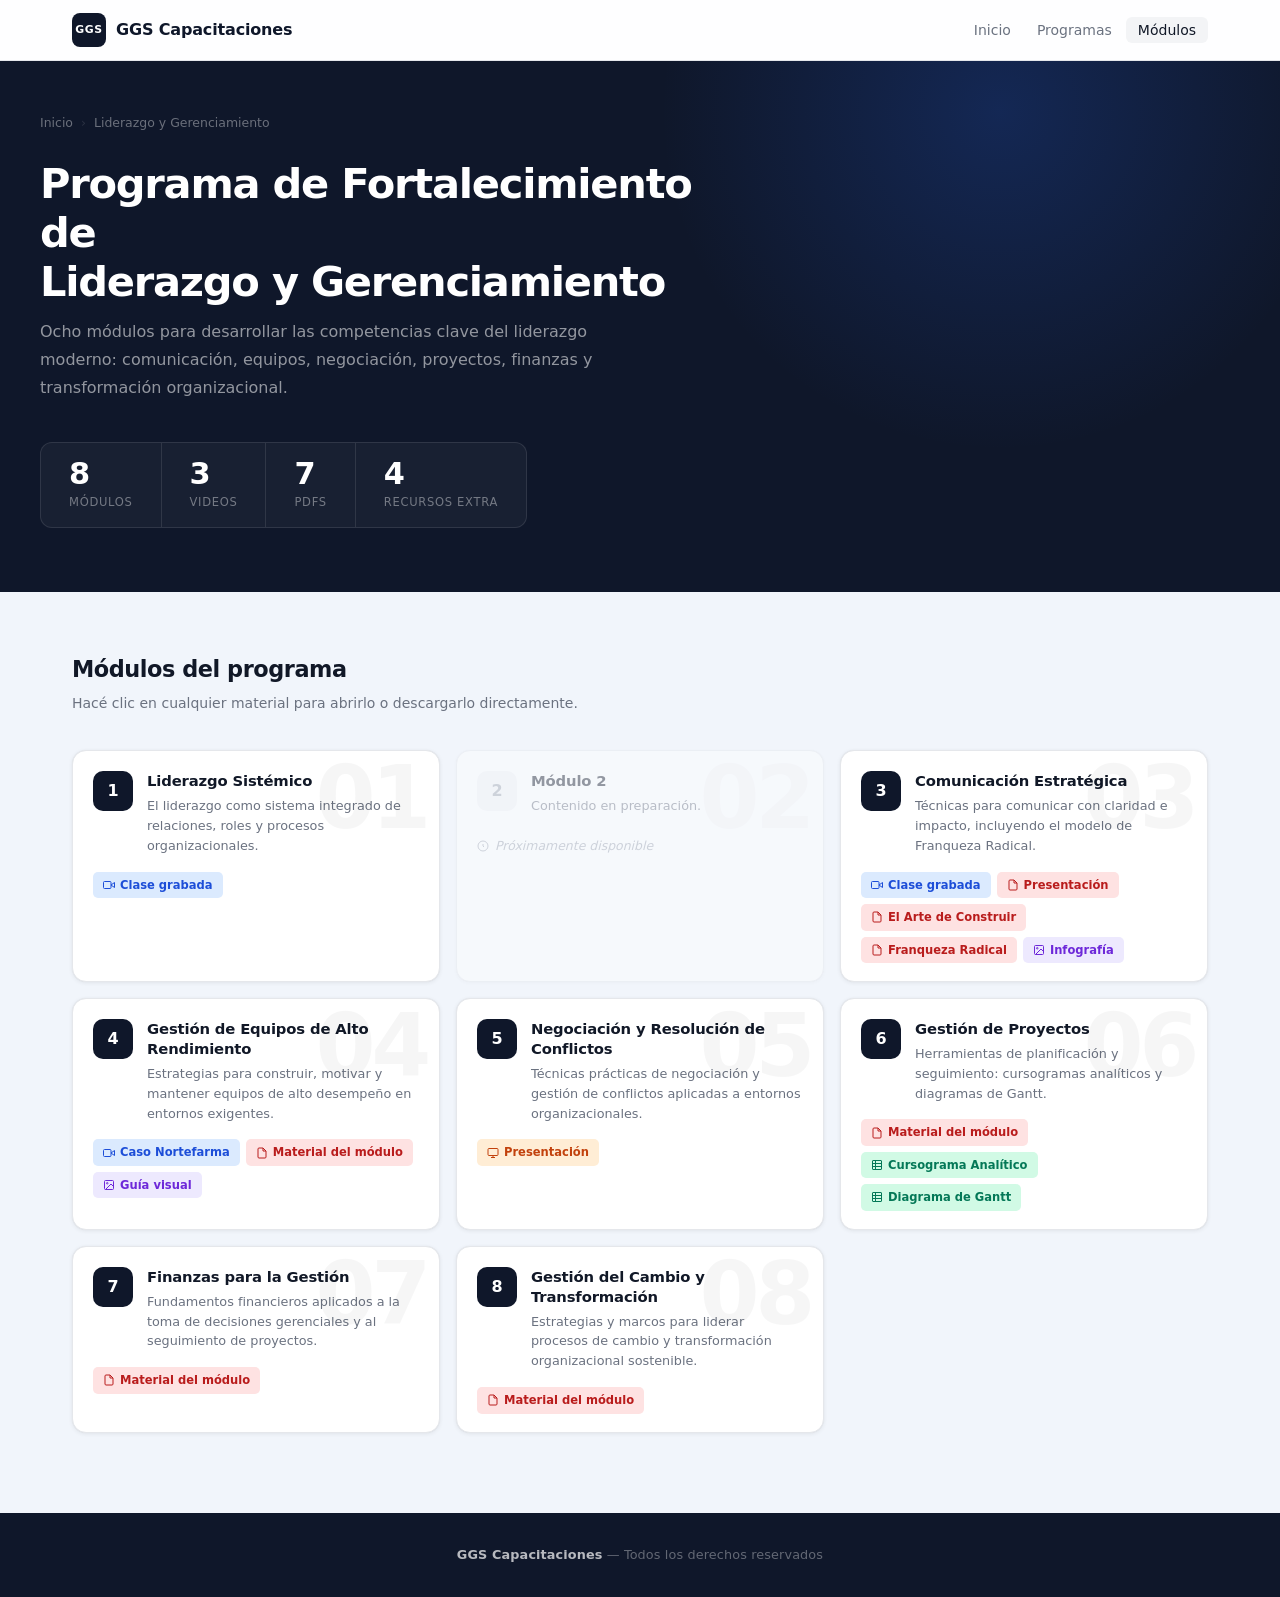
==== liderazgo.html @ b64c2a2c "feat: add training portal web UI with liderazgo program - index.html: portal landing page with progr" ====
<!DOCTYPE html>
<html lang="es">
<head>
  <meta charset="UTF-8">
  <meta name="viewport" content="width=device-width, initial-scale=1.0">
  <title>Liderazgo y Gerenciamiento — GGS Capacitaciones</title>
  <link rel="stylesheet" href="assets/style.css">
</head>
<body>

  <nav class="navbar">
    <div class="navbar-inner">
      <a href="index.html" class="brand">
        <div class="brand-mark">GGS</div>
        GGS Capacitaciones
      </a>
      <ul class="nav-links">
        <li><a href="index.html">Inicio</a></li>
        <li><a href="index.html#programas">Programas</a></li>
        <li><a href="#modulos" class="active">Módulos</a></li>
      </ul>
    </div>
  </nav>

  <section class="program-hero">
    <div class="program-hero-inner">
      <nav class="breadcrumb" aria-label="Navegación">
        <a href="index.html">Inicio</a>
        <span class="breadcrumb-sep">›</span>
        <span>Liderazgo y Gerenciamiento</span>
      </nav>
      <h1>Programa de Fortalecimiento de<br>Liderazgo y Gerenciamiento</h1>
      <p>Ocho módulos para desarrollar las competencias clave del liderazgo moderno: comunicación, equipos, negociación, proyectos, finanzas y transformación organizacional.</p>
      <div class="program-stats">
        <div class="stat">
          <span class="stat-value">8</span>
          <span class="stat-label">Módulos</span>
        </div>
        <div class="stat">
          <span class="stat-value">3</span>
          <span class="stat-label">Videos</span>
        </div>
        <div class="stat">
          <span class="stat-value">7</span>
          <span class="stat-label">PDFs</span>
        </div>
        <div class="stat">
          <span class="stat-value">4</span>
          <span class="stat-label">Recursos extra</span>
        </div>
      </div>
    </div>
  </section>

  <main class="main-content" id="modulos">
    <div class="section-header">
      <h2>Módulos del programa</h2>
      <p>Hacé clic en cualquier material para abrirlo o descargarlo directamente.</p>
    </div>

    <div class="modules-grid">

      <!-- MOD 1 -->
      <div class="module-card" data-mod="01">
        <div class="module-header">
          <div class="mod-number">1</div>
          <div class="mod-info">
            <h3>Liderazgo Sistémico</h3>
            <p>El liderazgo como sistema integrado de relaciones, roles y procesos organizacionales.</p>
          </div>
        </div>
        <div class="module-materials">
          <a href="PROGRAMA DE FORTALECIMIENTO DE LIDERAZGO Y GERENCIAMIENTO/Mod 1 - Liderazgo_Sistémico.mp4"
             class="chip chip-video" target="_blank" rel="noopener">
            <svg width="12" height="12" fill="none" stroke="currentColor" stroke-width="2" viewBox="0 0 24 24">
              <polygon points="23 7 16 12 23 17 23 7"/><rect x="1" y="5" width="15" height="14" rx="2"/>
            </svg>
            Clase grabada
          </a>
        </div>
      </div>

      <!-- MOD 2 -->
      <div class="module-card unavailable" data-mod="02">
        <div class="module-header">
          <div class="mod-number gray">2</div>
          <div class="mod-info">
            <h3>Módulo 2</h3>
            <p>Contenido en preparación.</p>
          </div>
        </div>
        <div class="module-materials">
          <span class="chip-soon">
            <svg width="12" height="12" fill="none" stroke="currentColor" stroke-width="2" viewBox="0 0 24 24">
              <circle cx="12" cy="12" r="10"/><path d="M12 8v4l2 2"/>
            </svg>
            Próximamente disponible
          </span>
        </div>
      </div>

      <!-- MOD 3 -->
      <div class="module-card" data-mod="03">
        <div class="module-header">
          <div class="mod-number">3</div>
          <div class="mod-info">
            <h3>Comunicación Estratégica</h3>
            <p>Técnicas para comunicar con claridad e impacto, incluyendo el modelo de Franqueza Radical.</p>
          </div>
        </div>
        <div class="module-materials">
          <a href="PROGRAMA DE FORTALECIMIENTO DE LIDERAZGO Y GERENCIAMIENTO/Mod 3 - Comunicación_Estratégica.mp4"
             class="chip chip-video" target="_blank" rel="noopener">
            <svg width="12" height="12" fill="none" stroke="currentColor" stroke-width="2" viewBox="0 0 24 24">
              <polygon points="23 7 16 12 23 17 23 7"/><rect x="1" y="5" width="15" height="14" rx="2"/>
            </svg>
            Clase grabada
          </a>
          <a href="PROGRAMA DE FORTALECIMIENTO DE LIDERAZGO Y GERENCIAMIENTO/MOD 3 - COMUNICACION ESTRATÉGICA.pdf"
             class="chip chip-pdf" target="_blank" rel="noopener">
            <svg width="12" height="12" fill="none" stroke="currentColor" stroke-width="2" viewBox="0 0 24 24">
              <path d="M14 2H6a2 2 0 0 0-2 2v16a2 2 0 0 0 2 2h12a2 2 0 0 0 2-2V8z"/><polyline points="14 2 14 8 20 8"/>
            </svg>
            Presentación
          </a>
          <a href="PROGRAMA DE FORTALECIMIENTO DE LIDERAZGO Y GERENCIAMIENTO/Mod 3 - Comunicación Estratégica - El Arte de Construir.pdf"
             class="chip chip-pdf" target="_blank" rel="noopener">
            <svg width="12" height="12" fill="none" stroke="currentColor" stroke-width="2" viewBox="0 0 24 24">
              <path d="M14 2H6a2 2 0 0 0-2 2v16a2 2 0 0 0 2 2h12a2 2 0 0 0 2-2V8z"/><polyline points="14 2 14 8 20 8"/>
            </svg>
            El Arte de Construir
          </a>
          <a href="PROGRAMA DE FORTALECIMIENTO DE LIDERAZGO Y GERENCIAMIENTO/Mod 3 - Franqueza Radical - Kim Scott.pdf"
             class="chip chip-pdf" target="_blank" rel="noopener">
            <svg width="12" height="12" fill="none" stroke="currentColor" stroke-width="2" viewBox="0 0 24 24">
              <path d="M14 2H6a2 2 0 0 0-2 2v16a2 2 0 0 0 2 2h12a2 2 0 0 0 2-2V8z"/><polyline points="14 2 14 8 20 8"/>
            </svg>
            Franqueza Radical
          </a>
          <a href="PROGRAMA DE FORTALECIMIENTO DE LIDERAZGO Y GERENCIAMIENTO/Mod 3 - Comunicación Estratégica.png"
             class="chip chip-image" target="_blank" rel="noopener">
            <svg width="12" height="12" fill="none" stroke="currentColor" stroke-width="2" viewBox="0 0 24 24">
              <rect x="3" y="3" width="18" height="18" rx="2"/><circle cx="8.5" cy="8.5" r="1.5"/><polyline points="21 15 16 10 5 21"/>
            </svg>
            Infografía
          </a>
        </div>
      </div>

      <!-- MOD 4 -->
      <div class="module-card" data-mod="04">
        <div class="module-header">
          <div class="mod-number">4</div>
          <div class="mod-info">
            <h3>Gestión de Equipos de Alto Rendimiento</h3>
            <p>Estrategias para construir, motivar y mantener equipos de alto desempeño en entornos exigentes.</p>
          </div>
        </div>
        <div class="module-materials">
          <a href="PROGRAMA DE FORTALECIMIENTO DE LIDERAZGO Y GERENCIAMIENTO/Mod 4 - El_Caso_Nortefarma.mp4"
             class="chip chip-video" target="_blank" rel="noopener">
            <svg width="12" height="12" fill="none" stroke="currentColor" stroke-width="2" viewBox="0 0 24 24">
              <polygon points="23 7 16 12 23 17 23 7"/><rect x="1" y="5" width="15" height="14" rx="2"/>
            </svg>
            Caso Nortefarma
          </a>
          <a href="PROGRAMA DE FORTALECIMIENTO DE LIDERAZGO Y GERENCIAMIENTO/Mod 4 - Gestión de Equipos de Alto Rendimiento.pdf"
             class="chip chip-pdf" target="_blank" rel="noopener">
            <svg width="12" height="12" fill="none" stroke="currentColor" stroke-width="2" viewBox="0 0 24 24">
              <path d="M14 2H6a2 2 0 0 0-2 2v16a2 2 0 0 0 2 2h12a2 2 0 0 0 2-2V8z"/><polyline points="14 2 14 8 20 8"/>
            </svg>
            Material del módulo
          </a>
          <a href="PROGRAMA DE FORTALECIMIENTO DE LIDERAZGO Y GERENCIAMIENTO/Mod 4 - Guía para Equipos de Alto Desempeño.png"
             class="chip chip-image" target="_blank" rel="noopener">
            <svg width="12" height="12" fill="none" stroke="currentColor" stroke-width="2" viewBox="0 0 24 24">
              <rect x="3" y="3" width="18" height="18" rx="2"/><circle cx="8.5" cy="8.5" r="1.5"/><polyline points="21 15 16 10 5 21"/>
            </svg>
            Guía visual
          </a>
        </div>
      </div>

      <!-- MOD 5 -->
      <div class="module-card" data-mod="05">
        <div class="module-header">
          <div class="mod-number">5</div>
          <div class="mod-info">
            <h3>Negociación y Resolución de Conflictos</h3>
            <p>Técnicas prácticas de negociación y gestión de conflictos aplicadas a entornos organizacionales.</p>
          </div>
        </div>
        <div class="module-materials">
          <a href="PROGRAMA DE FORTALECIMIENTO DE LIDERAZGO Y GERENCIAMIENTO/Mod 5 - Tecnica de Negociación y Resolución de Conflictos - Canal 4.pptx"
             class="chip chip-ppt" target="_blank" rel="noopener">
            <svg width="12" height="12" fill="none" stroke="currentColor" stroke-width="2" viewBox="0 0 24 24">
              <rect x="2" y="3" width="20" height="14" rx="2"/><path d="M8 21h8M12 17v4"/>
            </svg>
            Presentación
          </a>
        </div>
      </div>

      <!-- MOD 6 -->
      <div class="module-card" data-mod="06">
        <div class="module-header">
          <div class="mod-number">6</div>
          <div class="mod-info">
            <h3>Gestión de Proyectos</h3>
            <p>Herramientas de planificación y seguimiento: cursogramas analíticos y diagramas de Gantt.</p>
          </div>
        </div>
        <div class="module-materials">
          <a href="PROGRAMA DE FORTALECIMIENTO DE LIDERAZGO Y GERENCIAMIENTO/Mod 6 Gestión de Proyectos.pdf"
             class="chip chip-pdf" target="_blank" rel="noopener">
            <svg width="12" height="12" fill="none" stroke="currentColor" stroke-width="2" viewBox="0 0 24 24">
              <path d="M14 2H6a2 2 0 0 0-2 2v16a2 2 0 0 0 2 2h12a2 2 0 0 0 2-2V8z"/><polyline points="14 2 14 8 20 8"/>
            </svg>
            Material del módulo
          </a>
          <a href="PROGRAMA DE FORTALECIMIENTO DE LIDERAZGO Y GERENCIAMIENTO/Mod 6 - cursograma_analitico.xlsx"
             class="chip chip-excel" target="_blank" rel="noopener">
            <svg width="12" height="12" fill="none" stroke="currentColor" stroke-width="2" viewBox="0 0 24 24">
              <rect x="3" y="3" width="18" height="18" rx="1"/><path d="M3 9h18M3 15h18M9 3v18"/>
            </svg>
            Cursograma Analítico
          </a>
          <a href="PROGRAMA DE FORTALECIMIENTO DE LIDERAZGO Y GERENCIAMIENTO/Mod 6 - gantt_nutricional_actividades_recursos_paralelo.xlsx"
             class="chip chip-excel" target="_blank" rel="noopener">
            <svg width="12" height="12" fill="none" stroke="currentColor" stroke-width="2" viewBox="0 0 24 24">
              <rect x="3" y="3" width="18" height="18" rx="1"/><path d="M3 9h18M3 15h18M9 3v18"/>
            </svg>
            Diagrama de Gantt
          </a>
        </div>
      </div>

      <!-- MOD 7 -->
      <div class="module-card" data-mod="07">
        <div class="module-header">
          <div class="mod-number">7</div>
          <div class="mod-info">
            <h3>Finanzas para la Gestión</h3>
            <p>Fundamentos financieros aplicados a la toma de decisiones gerenciales y al seguimiento de proyectos.</p>
          </div>
        </div>
        <div class="module-materials">
          <a href="PROGRAMA DE FORTALECIMIENTO DE LIDERAZGO Y GERENCIAMIENTO/Mod 7 - Finanzas en la gestion de proyectos.pdf"
             class="chip chip-pdf" target="_blank" rel="noopener">
            <svg width="12" height="12" fill="none" stroke="currentColor" stroke-width="2" viewBox="0 0 24 24">
              <path d="M14 2H6a2 2 0 0 0-2 2v16a2 2 0 0 0 2 2h12a2 2 0 0 0 2-2V8z"/><polyline points="14 2 14 8 20 8"/>
            </svg>
            Material del módulo
          </a>
        </div>
      </div>

      <!-- MOD 8 -->
      <div class="module-card" data-mod="08">
        <div class="module-header">
          <div class="mod-number">8</div>
          <div class="mod-info">
            <h3>Gestión del Cambio y Transformación</h3>
            <p>Estrategias y marcos para liderar procesos de cambio y transformación organizacional sostenible.</p>
          </div>
        </div>
        <div class="module-materials">
          <a href="PROGRAMA DE FORTALECIMIENTO DE LIDERAZGO Y GERENCIAMIENTO/Mod 8 - Gestión del Cambio y Transformación.pdf"
             class="chip chip-pdf" target="_blank" rel="noopener">
            <svg width="12" height="12" fill="none" stroke="currentColor" stroke-width="2" viewBox="0 0 24 24">
              <path d="M14 2H6a2 2 0 0 0-2 2v16a2 2 0 0 0 2 2h12a2 2 0 0 0 2-2V8z"/><polyline points="14 2 14 8 20 8"/>
            </svg>
            Material del módulo
          </a>
        </div>
      </div>

    </div>
  </main>

  <footer>
    <strong>GGS Capacitaciones</strong> &mdash; Todos los derechos reservados
  </footer>

</body>
</html>
---- assets/style.css ----
:root {
  --navy:     #0F172A;
  --navy2:    #1E3A8A;
  --blue:     #2563EB;
  --blue-dk:  #1D4ED8;
  --amber:    #F59E0B;
  --amber-lt: #FCD34D;
  --bg:       #F1F5FB;
  --surface:  #FFFFFF;
  --text:     #111827;
  --muted:    #6B7280;
  --border:   #E5E7EB;

  --r-sm: 8px;
  --r-md: 14px;
  --r-lg: 22px;

  --sh-sm: 0 1px 4px rgba(0,0,0,0.07), 0 0 1px rgba(0,0,0,0.06);
  --sh-md: 0 4px 20px rgba(0,0,0,0.09), 0 1px 4px rgba(0,0,0,0.05);
  --sh-lg: 0 12px 48px rgba(0,0,0,0.12), 0 4px 12px rgba(0,0,0,0.06);

  --font: system-ui, -apple-system, BlinkMacSystemFont, 'Segoe UI', Roboto, sans-serif;
}

*, *::before, *::after { box-sizing: border-box; margin: 0; padding: 0; }
html { scroll-behavior: smooth; }

body {
  font-family: var(--font);
  background: var(--bg);
  color: var(--text);
  line-height: 1.6;
  -webkit-font-smoothing: antialiased;
  min-height: 100vh;
}

a { text-decoration: none; color: inherit; }


/* ════════════════════════════════════════════
   NAVBAR
════════════════════════════════════════════ */
.navbar {
  background: rgba(255,255,255,0.9);
  backdrop-filter: blur(14px);
  -webkit-backdrop-filter: blur(14px);
  border-bottom: 1px solid var(--border);
  position: sticky;
  top: 0;
  z-index: 100;
}

.navbar-inner {
  max-width: 1200px;
  margin: 0 auto;
  padding: 0 32px;
  height: 60px;
  display: flex;
  align-items: center;
  justify-content: space-between;
}

.brand {
  display: flex;
  align-items: center;
  gap: 10px;
  font-weight: 700;
  font-size: 1rem;
  color: var(--navy);
  letter-spacing: -0.01em;
}

.brand-mark {
  width: 34px;
  height: 34px;
  background: var(--navy);
  border-radius: 8px;
  display: flex;
  align-items: center;
  justify-content: center;
  color: #fff;
  font-weight: 800;
  font-size: 0.68rem;
  letter-spacing: 0.05em;
  flex-shrink: 0;
}

.nav-links {
  display: flex;
  gap: 2px;
  list-style: none;
}

.nav-links a {
  padding: 5px 12px;
  border-radius: 6px;
  font-size: 0.875rem;
  color: var(--muted);
  font-weight: 500;
  transition: background 0.12s, color 0.12s;
}

.nav-links a:hover,
.nav-links a.active { background: #F3F4F6; color: var(--text); }


/* ════════════════════════════════════════════
   HERO — INDEX
════════════════════════════════════════════ */
.hero {
  background: var(--navy);
  color: #fff;
  padding: 104px 32px 112px;
  text-align: center;
  position: relative;
  overflow: hidden;
}

.hero::before {
  content: '';
  position: absolute;
  width: 700px; height: 700px;
  background: radial-gradient(circle, rgba(37,99,235,0.4) 0%, transparent 65%);
  top: -260px; left: -160px;
  pointer-events: none;
}

.hero::after {
  content: '';
  position: absolute;
  width: 560px; height: 560px;
  background: radial-gradient(circle, rgba(245,158,11,0.18) 0%, transparent 65%);
  bottom: -200px; right: -80px;
  pointer-events: none;
}

.hero-content {
  max-width: 620px;
  margin: 0 auto;
  position: relative;
  z-index: 1;
}

.hero-eyebrow {
  display: inline-flex;
  align-items: center;
  gap: 8px;
  background: rgba(255,255,255,0.07);
  border: 1px solid rgba(255,255,255,0.13);
  color: rgba(255,255,255,0.7);
  padding: 5px 14px;
  border-radius: 20px;
  font-size: 0.72rem;
  font-weight: 600;
  letter-spacing: 0.08em;
  text-transform: uppercase;
  margin-bottom: 22px;
}

.eyebrow-dot {
  width: 6px; height: 6px;
  background: var(--amber);
  border-radius: 50%;
  flex-shrink: 0;
}

.hero h1 {
  font-size: clamp(2.1rem, 5vw, 3.4rem);
  font-weight: 800;
  line-height: 1.12;
  margin-bottom: 18px;
  letter-spacing: -0.035em;
}

.hero p {
  font-size: 1.1rem;
  color: rgba(255,255,255,0.6);
  max-width: 460px;
  margin: 0 auto;
  line-height: 1.7;
}


/* ════════════════════════════════════════════
   PROGRAM HERO — LIDERAZGO
════════════════════════════════════════════ */
.program-hero {
  background: var(--navy);
  color: #fff;
  padding: 52px 32px 64px;
  position: relative;
  overflow: hidden;
}

.program-hero::before {
  content: '';
  position: absolute;
  width: 800px; height: 800px;
  background: radial-gradient(circle, rgba(37,99,235,0.22) 0%, transparent 60%);
  top: -350px; right: -120px;
  pointer-events: none;
}

.program-hero-inner {
  max-width: 1200px;
  margin: 0 auto;
  position: relative;
  z-index: 1;
}

.breadcrumb {
  display: flex;
  align-items: center;
  gap: 8px;
  margin-bottom: 26px;
  font-size: 0.78rem;
  color: rgba(255,255,255,0.38);
}

.breadcrumb a { color: rgba(255,255,255,0.38); transition: color 0.15s; }
.breadcrumb a:hover { color: rgba(255,255,255,0.8); }
.breadcrumb-sep { opacity: 0.3; }

.program-hero h1 {
  font-size: clamp(1.6rem, 3.5vw, 2.6rem);
  font-weight: 800;
  line-height: 1.18;
  margin-bottom: 12px;
  max-width: 720px;
  letter-spacing: -0.03em;
}

.program-hero p {
  font-size: 1rem;
  color: rgba(255,255,255,0.55);
  max-width: 560px;
  margin-bottom: 40px;
  line-height: 1.75;
}

.program-stats {
  display: flex;
  flex-wrap: wrap;
  gap: 0;
  border: 1px solid rgba(255,255,255,0.1);
  border-radius: 12px;
  overflow: hidden;
  width: fit-content;
  background: rgba(255,255,255,0.04);
}

.stat {
  display: flex;
  flex-direction: column;
  padding: 16px 28px;
  border-right: 1px solid rgba(255,255,255,0.1);
}

.stat:last-child { border-right: none; }

.stat-value {
  font-size: 1.9rem;
  font-weight: 800;
  color: #fff;
  line-height: 1;
  letter-spacing: -0.03em;
}

.stat-label {
  font-size: 0.72rem;
  color: rgba(255,255,255,0.4);
  font-weight: 500;
  margin-top: 3px;
  text-transform: uppercase;
  letter-spacing: 0.06em;
}


/* ════════════════════════════════════════════
   MAIN CONTENT
════════════════════════════════════════════ */
.main-content {
  max-width: 1200px;
  margin: 0 auto;
  padding: 60px 32px 80px;
}

.section-header { margin-bottom: 36px; }

.section-header h2 {
  font-size: 1.4rem;
  font-weight: 700;
  color: var(--text);
  margin-bottom: 4px;
  letter-spacing: -0.02em;
}

.section-header p {
  color: var(--muted);
  font-size: 0.875rem;
}


/* ════════════════════════════════════════════
   PROGRAM CARDS — INDEX
════════════════════════════════════════════ */
.programs-grid {
  display: grid;
  grid-template-columns: repeat(auto-fill, minmax(340px, 1fr));
  gap: 24px;
}

.program-card {
  background: var(--surface);
  border-radius: var(--r-lg);
  overflow: hidden;
  box-shadow: var(--sh-sm);
  border: 1px solid var(--border);
  transition: transform 0.22s ease, box-shadow 0.22s ease;
  display: flex;
  flex-direction: column;
}

.program-card:hover {
  transform: translateY(-5px);
  box-shadow: var(--sh-lg);
}

/* Colored banner instead of a thin stripe */
.program-card-banner {
  height: 168px;
  background: linear-gradient(140deg, var(--navy) 0%, var(--navy2) 55%, var(--blue) 100%);
  position: relative;
  overflow: hidden;
  display: flex;
  align-items: flex-end;
  padding: 18px 20px;
}

.program-card-banner::before {
  content: '';
  position: absolute;
  inset: 0;
  background:
    radial-gradient(circle at 15% 70%, rgba(37,99,235,0.55) 0%, transparent 50%),
    radial-gradient(circle at 85% 20%, rgba(245,158,11,0.22) 0%, transparent 45%);
}

.banner-label {
  position: relative;
  z-index: 1;
  background: rgba(255,255,255,0.11);
  border: 1px solid rgba(255,255,255,0.18);
  color: rgba(255,255,255,0.8);
  font-size: 0.68rem;
  font-weight: 700;
  letter-spacing: 0.1em;
  text-transform: uppercase;
  padding: 4px 10px;
  border-radius: 5px;
}

.banner-watermark {
  position: absolute;
  bottom: -14px;
  right: 14px;
  font-size: 5.5rem;
  font-weight: 900;
  color: rgba(255,255,255,0.055);
  line-height: 1;
  letter-spacing: -0.05em;
  pointer-events: none;
  user-select: none;
}

.program-card-body {
  padding: 24px;
  flex: 1;
  display: flex;
  flex-direction: column;
}

.program-card h3 {
  font-size: 1.05rem;
  font-weight: 700;
  margin-bottom: 9px;
  color: var(--text);
  line-height: 1.35;
  letter-spacing: -0.01em;
}

.program-card > .program-card-body > p {
  font-size: 0.875rem;
  color: var(--muted);
  flex: 1;
  margin-bottom: 20px;
  line-height: 1.65;
}

.card-meta {
  display: flex;
  flex-wrap: wrap;
  gap: 14px;
  margin-bottom: 20px;
}

.meta-pill {
  display: flex;
  align-items: center;
  gap: 5px;
  font-size: 0.775rem;
  color: var(--muted);
  font-weight: 500;
}

.card-footer {
  border-top: 1px solid var(--border);
  padding-top: 16px;
}

.btn-primary {
  display: inline-flex;
  align-items: center;
  justify-content: center;
  gap: 8px;
  background: var(--navy);
  color: #fff;
  padding: 11px 20px;
  border-radius: var(--r-sm);
  font-weight: 600;
  font-size: 0.875rem;
  transition: background 0.15s, transform 0.12s;
  width: 100%;
  letter-spacing: -0.01em;
}

.btn-primary:hover { background: var(--blue-dk); transform: translateY(-1px); }


/* ════════════════════════════════════════════
   MODULE CARDS
════════════════════════════════════════════ */
.modules-grid {
  display: grid;
  grid-template-columns: repeat(auto-fill, minmax(360px, 1fr));
  gap: 16px;
}

.module-card {
  background: var(--surface);
  border-radius: var(--r-md);
  border: 1px solid var(--border);
  overflow: hidden;
  box-shadow: var(--sh-sm);
  transition: box-shadow 0.2s ease, transform 0.2s ease;
  position: relative;
}

.module-card:hover { box-shadow: var(--sh-md); transform: translateY(-2px); }
.module-card.unavailable { opacity: 0.42; pointer-events: none; }

/* Giant decorative module number watermark */
.module-card::before {
  content: attr(data-mod);
  position: absolute;
  top: 4px;
  right: 12px;
  font-size: 5.4rem;
  font-weight: 900;
  color: rgba(0,0,0,0.035);
  line-height: 1;
  letter-spacing: -0.05em;
  pointer-events: none;
  user-select: none;
}

.module-header {
  padding: 20px 20px 12px;
  display: flex;
  align-items: flex-start;
  gap: 14px;
}

.mod-number {
  flex-shrink: 0;
  width: 40px;
  height: 40px;
  background: var(--navy);
  color: #fff;
  border-radius: 10px;
  display: flex;
  align-items: center;
  justify-content: center;
  font-weight: 800;
  font-size: 1rem;
  letter-spacing: -0.02em;
}

.mod-number.gray { background: #F3F4F6; color: #9CA3AF; }

.mod-info { flex: 1; min-width: 0; }

.mod-info h3 {
  font-size: 0.925rem;
  font-weight: 700;
  color: var(--text);
  line-height: 1.35;
  margin-bottom: 5px;
  letter-spacing: -0.01em;
}

.mod-info p {
  font-size: 0.8rem;
  color: var(--muted);
  line-height: 1.55;
}

.module-materials {
  padding: 4px 20px 18px;
  display: flex;
  flex-wrap: wrap;
  gap: 6px;
}

/* ─── CHIPS ─────────────────────────────────── */
.chip {
  display: inline-flex;
  align-items: center;
  gap: 5px;
  padding: 4px 10px;
  border-radius: 5px;
  font-size: 0.72rem;
  font-weight: 600;
  transition: opacity 0.14s, transform 0.1s;
  white-space: nowrap;
}

.chip:hover { opacity: 0.75; transform: translateY(-1px); }

.chip-video  { background: #DBEAFE; color: #1D4ED8; }
.chip-pdf    { background: #FEE2E2; color: #B91C1C; }
.chip-excel  { background: #D1FAE5; color: #047857; }
.chip-ppt    { background: #FFEDD5; color: #C2410C; }
.chip-image  { background: #EDE9FE; color: #6D28D9; }

.chip-soon {
  font-size: 0.78rem;
  color: #9CA3AF;
  font-style: italic;
  padding: 4px 0;
  display: flex;
  align-items: center;
  gap: 6px;
}


/* ════════════════════════════════════════════
   FOOTER
════════════════════════════════════════════ */
footer {
  background: var(--navy);
  color: rgba(255,255,255,0.35);
  text-align: center;
  padding: 32px 24px;
  font-size: 0.8rem;
  letter-spacing: 0.01em;
}

footer strong { color: rgba(255,255,255,0.7); }


/* ════════════════════════════════════════════
   RESPONSIVE
════════════════════════════════════════════ */
@media (max-width: 680px) {
  .navbar-inner { padding: 0 18px; }
  .nav-links { display: none; }
  .hero { padding: 72px 20px 80px; }
  .program-hero { padding: 36px 20px 48px; }
  .main-content { padding: 40px 20px 56px; }
  .programs-grid,
  .modules-grid { grid-template-columns: 1fr; }
  .program-stats {
    width: 100%;
    border-radius: 10px;
  }
  .stat { padding: 14px 20px; }
  .stat-value { font-size: 1.6rem; }
}
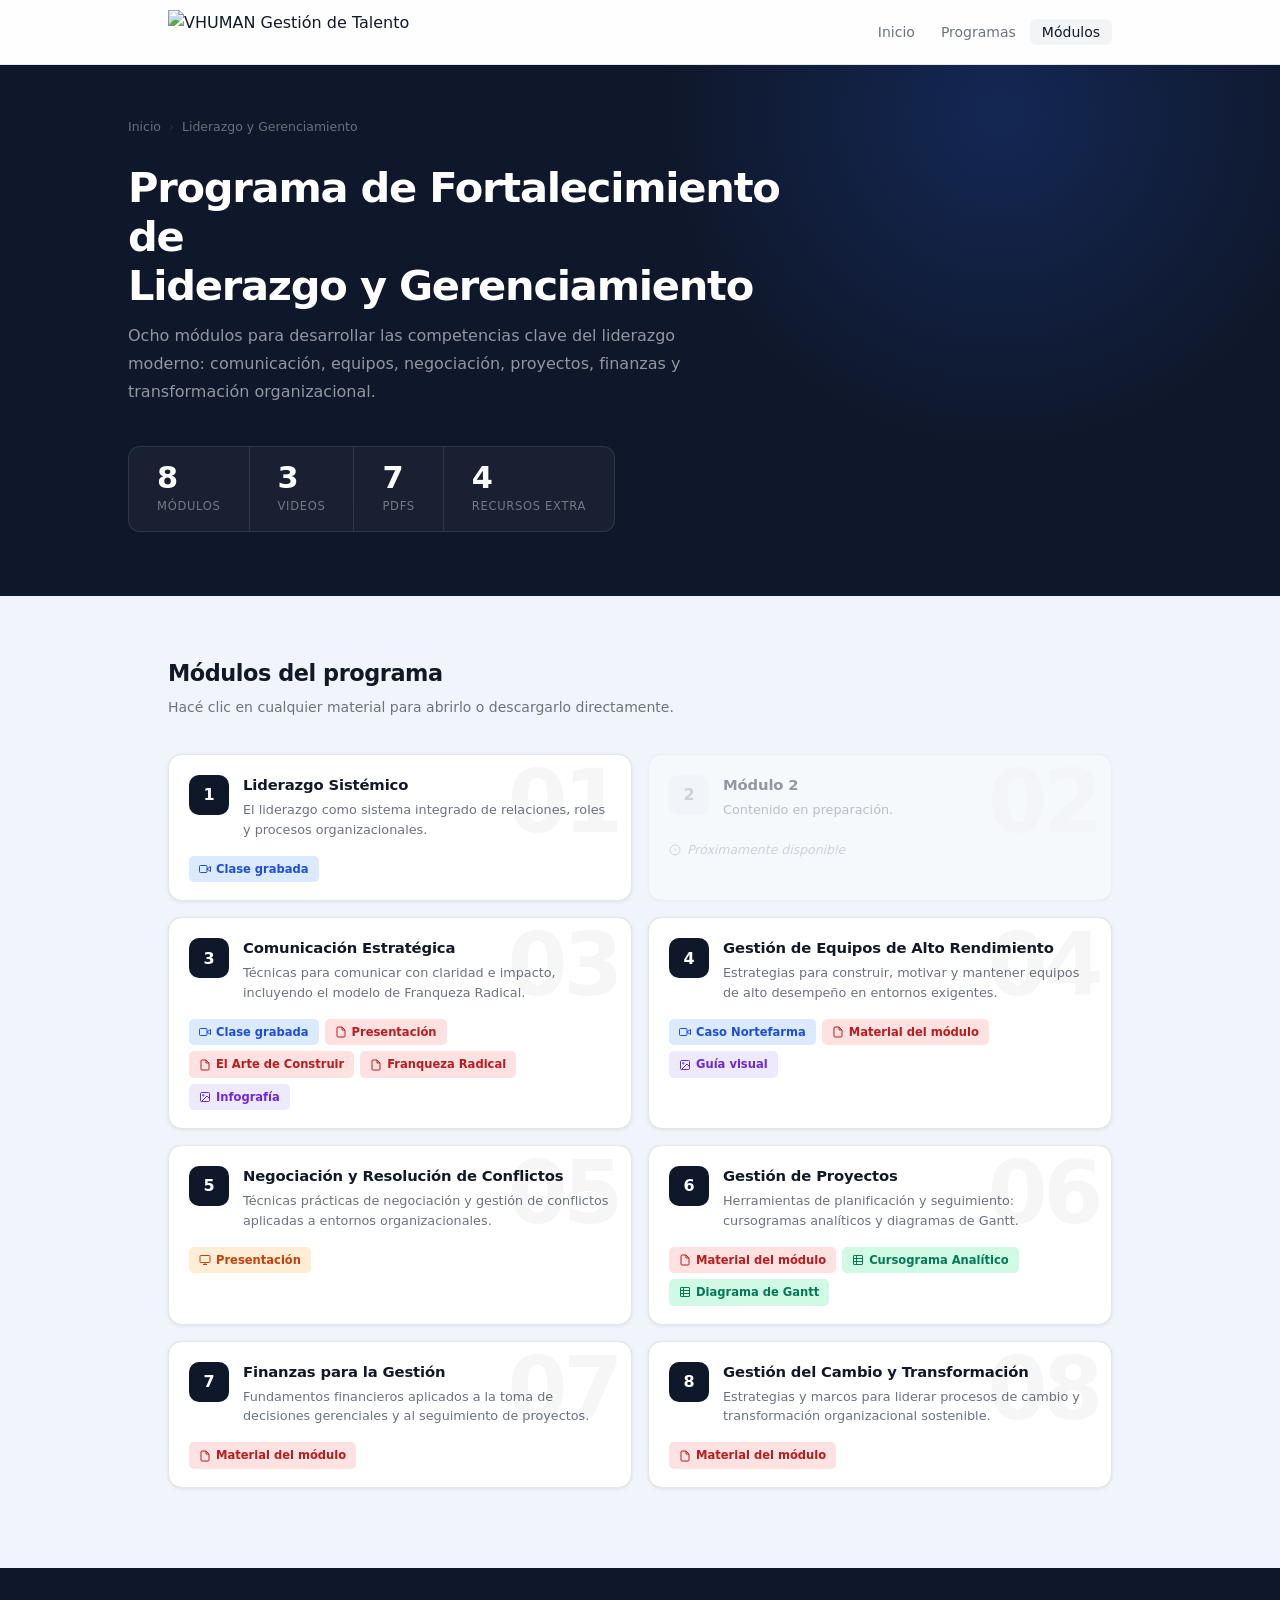
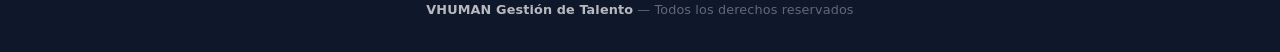
==== commit 26d94ae9: "feat: 80% layout width, VHUMAN branding and logo placeholder" ====
--- a/liderazgo.html
+++ b/liderazgo.html
@@ -11,8 +11,7 @@
   <nav class="navbar">
     <div class="navbar-inner">
       <a href="index.html" class="brand">
-        <div class="brand-mark">GGS</div>
-        GGS Capacitaciones
+        <img src="assets/logo.png" alt="VHUMAN Gestión de Talento" class="brand-logo">
       </a>
       <ul class="nav-links">
         <li><a href="index.html">Inicio</a></li>
@@ -279,7 +278,7 @@
   </main>
 
   <footer>
-    <strong>GGS Capacitaciones</strong> &mdash; Todos los derechos reservados
+    <strong>VHUMAN Gestión de Talento</strong> &mdash; Todos los derechos reservados
   </footer>
 
 </body>
--- a/assets/style.css
+++ b/assets/style.css
@@ -3,6 +3,7 @@
   --navy2:    #1E3A8A;
   --blue:     #2563EB;
   --blue-dk:  #1D4ED8;
+  --teal:     #00B4C8;
   --amber:    #F59E0B;
   --amber-lt: #FCD34D;
   --bg:       #F1F5FB;
@@ -10,6 +11,8 @@
   --text:     #111827;
   --muted:    #6B7280;
   --border:   #E5E7EB;
+
+  --max-w:  min(80vw, 1600px);
 
   --r-sm: 8px;
   --r-md: 14px;
@@ -51,10 +54,10 @@
 }
 
 .navbar-inner {
-  max-width: 1200px;
+  max-width: var(--max-w);
   margin: 0 auto;
-  padding: 0 32px;
-  height: 60px;
+  padding: 0 40px;
+  height: 64px;
   display: flex;
   align-items: center;
   justify-content: space-between;
@@ -63,26 +66,13 @@
 .brand {
   display: flex;
   align-items: center;
-  gap: 10px;
-  font-weight: 700;
-  font-size: 1rem;
-  color: var(--navy);
-  letter-spacing: -0.01em;
-}
-
-.brand-mark {
-  width: 34px;
-  height: 34px;
-  background: var(--navy);
-  border-radius: 8px;
-  display: flex;
-  align-items: center;
-  justify-content: center;
-  color: #fff;
-  font-weight: 800;
-  font-size: 0.68rem;
-  letter-spacing: 0.05em;
-  flex-shrink: 0;
+  gap: 0;
+}
+
+.brand-logo {
+  height: 44px;
+  width: auto;
+  display: block;
 }
 
 .nav-links {
@@ -110,7 +100,7 @@
 .hero {
   background: var(--navy);
   color: #fff;
-  padding: 104px 32px 112px;
+  padding: 104px 40px 112px;
   text-align: center;
   position: relative;
   overflow: hidden;
@@ -187,7 +177,7 @@
 .program-hero {
   background: var(--navy);
   color: #fff;
-  padding: 52px 32px 64px;
+  padding: 52px 40px 64px;
   position: relative;
   overflow: hidden;
 }
@@ -202,7 +192,7 @@
 }
 
 .program-hero-inner {
-  max-width: 1200px;
+  max-width: var(--max-w);
   margin: 0 auto;
   position: relative;
   z-index: 1;
@@ -280,9 +270,9 @@
    MAIN CONTENT
 ════════════════════════════════════════════ */
 .main-content {
-  max-width: 1200px;
+  max-width: var(--max-w);
   margin: 0 auto;
-  padding: 60px 32px 80px;
+  padding: 60px 40px 80px;
 }
 
 .section-header { margin-bottom: 36px; }
@@ -572,18 +562,17 @@
 /* ════════════════════════════════════════════
    RESPONSIVE
 ════════════════════════════════════════════ */
-@media (max-width: 680px) {
-  .navbar-inner { padding: 0 18px; }
+@media (max-width: 860px) {
+  :root { --max-w: 96vw; }
+  .navbar-inner { padding: 0 20px; }
   .nav-links { display: none; }
-  .hero { padding: 72px 20px 80px; }
-  .program-hero { padding: 36px 20px 48px; }
-  .main-content { padding: 40px 20px 56px; }
+  .hero { padding: 72px 24px 80px; }
+  .program-hero { padding: 36px 24px 48px; }
+  .main-content { padding: 40px 24px 56px; }
   .programs-grid,
   .modules-grid { grid-template-columns: 1fr; }
-  .program-stats {
-    width: 100%;
-    border-radius: 10px;
-  }
+  .program-stats { width: 100%; border-radius: 10px; }
   .stat { padding: 14px 20px; }
   .stat-value { font-size: 1.6rem; }
-}
+  .brand-logo { height: 36px; }
+}
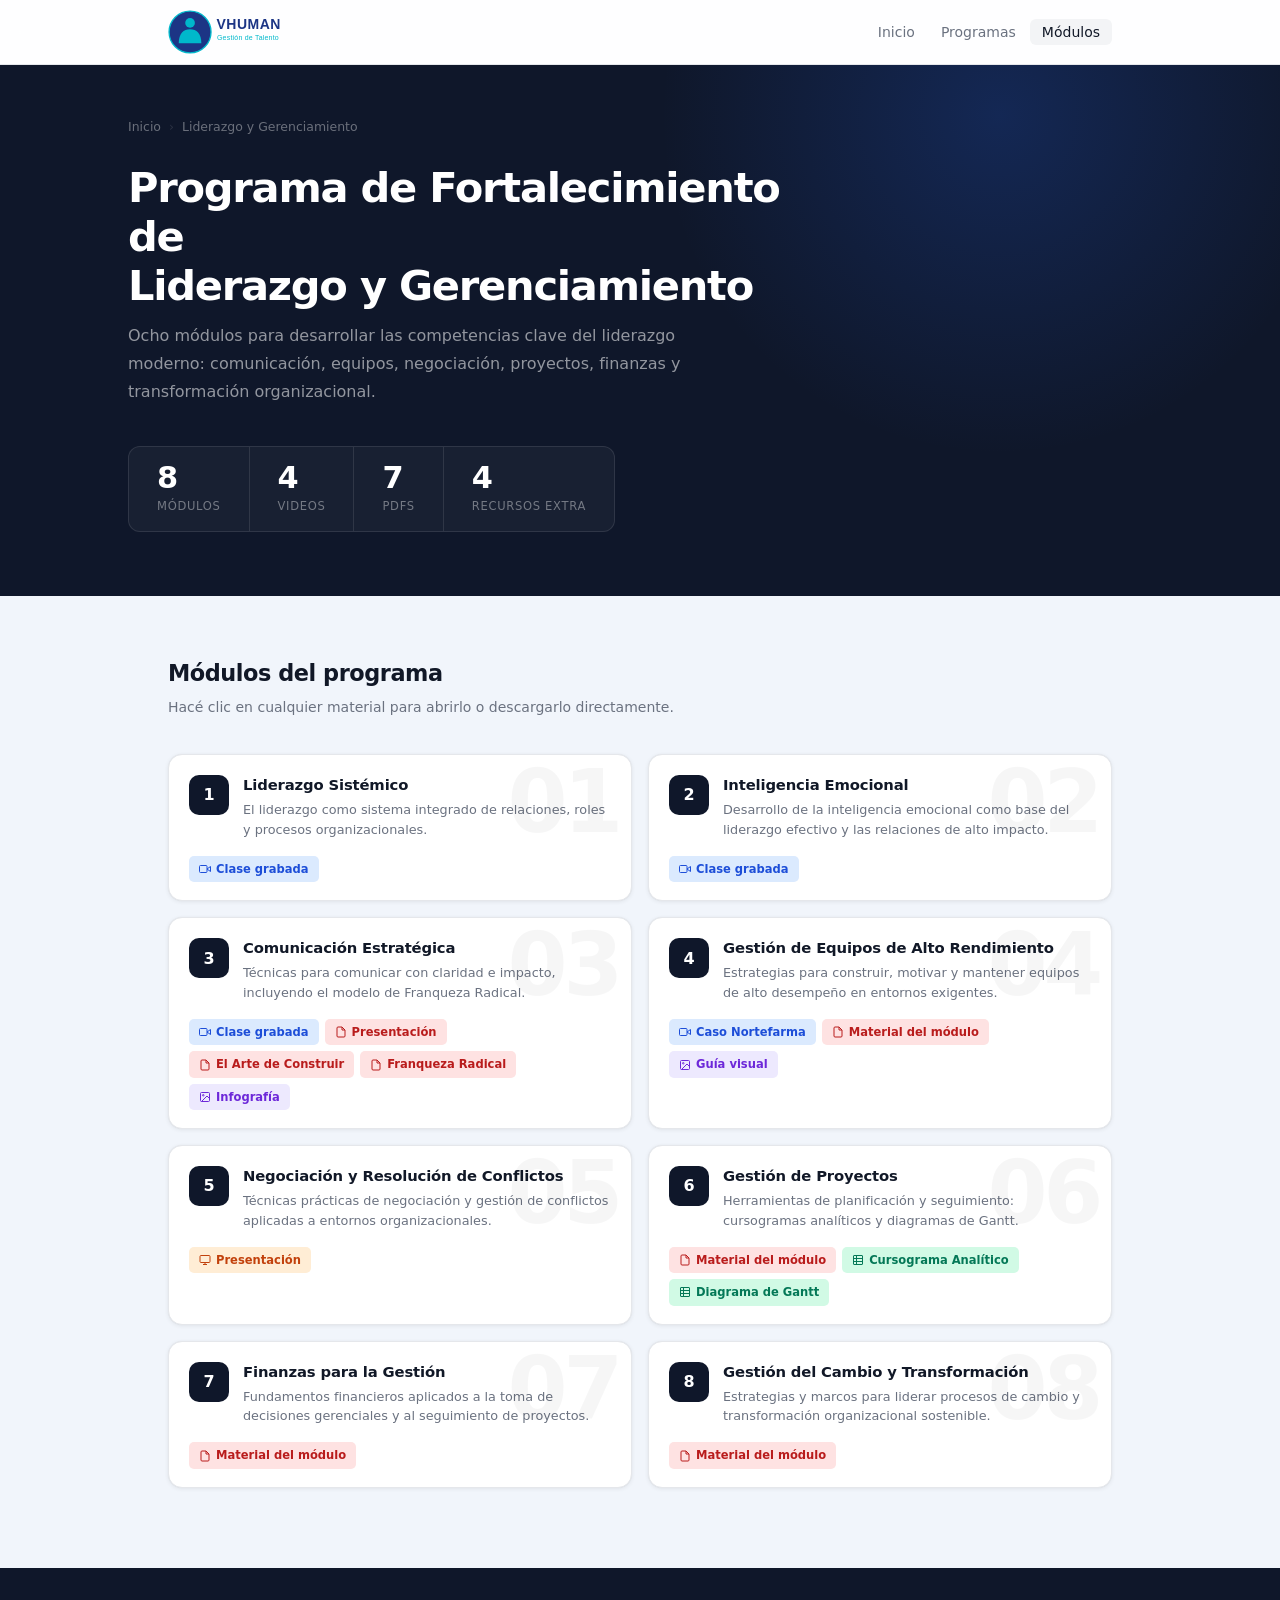
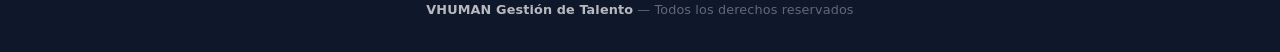
==== commit cdefbcad: "feat: VHUMAN SVG logo, Drive video links, Mod2 Inteligencia Emocional" ====
--- a/liderazgo.html
+++ b/liderazgo.html
@@ -11,7 +11,7 @@
   <nav class="navbar">
     <div class="navbar-inner">
       <a href="index.html" class="brand">
-        <img src="assets/logo.png" alt="VHUMAN Gestión de Talento" class="brand-logo">
+        <img src="assets/logo.svg" alt="VHUMAN Gestión de Talento" class="brand-logo">
       </a>
       <ul class="nav-links">
         <li><a href="index.html">Inicio</a></li>
@@ -36,7 +36,7 @@
           <span class="stat-label">Módulos</span>
         </div>
         <div class="stat">
-          <span class="stat-value">3</span>
+          <span class="stat-value">4</span>
           <span class="stat-label">Videos</span>
         </div>
         <div class="stat">
@@ -69,7 +69,7 @@
           </div>
         </div>
         <div class="module-materials">
-          <a href="PROGRAMA DE FORTALECIMIENTO DE LIDERAZGO Y GERENCIAMIENTO/Mod 1 - Liderazgo_Sistémico.mp4"
+          <a href="https://drive.google.com/file/d/1dTMDGKyGLRhmIePbOXQbLlQFEJvaBWc2/view?usp=drive_link"
              class="chip chip-video" target="_blank" rel="noopener">
             <svg width="12" height="12" fill="none" stroke="currentColor" stroke-width="2" viewBox="0 0 24 24">
               <polygon points="23 7 16 12 23 17 23 7"/><rect x="1" y="5" width="15" height="14" rx="2"/>
@@ -80,21 +80,22 @@
       </div>
 
       <!-- MOD 2 -->
-      <div class="module-card unavailable" data-mod="02">
-        <div class="module-header">
-          <div class="mod-number gray">2</div>
-          <div class="mod-info">
-            <h3>Módulo 2</h3>
-            <p>Contenido en preparación.</p>
-          </div>
-        </div>
-        <div class="module-materials">
-          <span class="chip-soon">
-            <svg width="12" height="12" fill="none" stroke="currentColor" stroke-width="2" viewBox="0 0 24 24">
-              <circle cx="12" cy="12" r="10"/><path d="M12 8v4l2 2"/>
-            </svg>
-            Próximamente disponible
-          </span>
+      <div class="module-card" data-mod="02">
+        <div class="module-header">
+          <div class="mod-number">2</div>
+          <div class="mod-info">
+            <h3>Inteligencia Emocional</h3>
+            <p>Desarrollo de la inteligencia emocional como base del liderazgo efectivo y las relaciones de alto impacto.</p>
+          </div>
+        </div>
+        <div class="module-materials">
+          <a href="https://drive.google.com/file/d/1myujouclS07HN9hmrpX2VeO1ski-fH17/view?usp=drive_link"
+             class="chip chip-video" target="_blank" rel="noopener">
+            <svg width="12" height="12" fill="none" stroke="currentColor" stroke-width="2" viewBox="0 0 24 24">
+              <polygon points="23 7 16 12 23 17 23 7"/><rect x="1" y="5" width="15" height="14" rx="2"/>
+            </svg>
+            Clase grabada
+          </a>
         </div>
       </div>
 
@@ -108,7 +109,7 @@
           </div>
         </div>
         <div class="module-materials">
-          <a href="PROGRAMA DE FORTALECIMIENTO DE LIDERAZGO Y GERENCIAMIENTO/Mod 3 - Comunicación_Estratégica.mp4"
+          <a href="https://drive.google.com/drive/folders/1huFa0VDLfosDV1sYrv6LK-9RpMj9d3XK?usp=drive_link"
              class="chip chip-video" target="_blank" rel="noopener">
             <svg width="12" height="12" fill="none" stroke="currentColor" stroke-width="2" viewBox="0 0 24 24">
               <polygon points="23 7 16 12 23 17 23 7"/><rect x="1" y="5" width="15" height="14" rx="2"/>
@@ -156,7 +157,7 @@
           </div>
         </div>
         <div class="module-materials">
-          <a href="PROGRAMA DE FORTALECIMIENTO DE LIDERAZGO Y GERENCIAMIENTO/Mod 4 - El_Caso_Nortefarma.mp4"
+          <a href="https://drive.google.com/file/d/11jGEgngp8ffPK4_NokGKyZPRLGrdfESF/view?usp=drive_link"
              class="chip chip-video" target="_blank" rel="noopener">
             <svg width="12" height="12" fill="none" stroke="currentColor" stroke-width="2" viewBox="0 0 24 24">
               <polygon points="23 7 16 12 23 17 23 7"/><rect x="1" y="5" width="15" height="14" rx="2"/>
